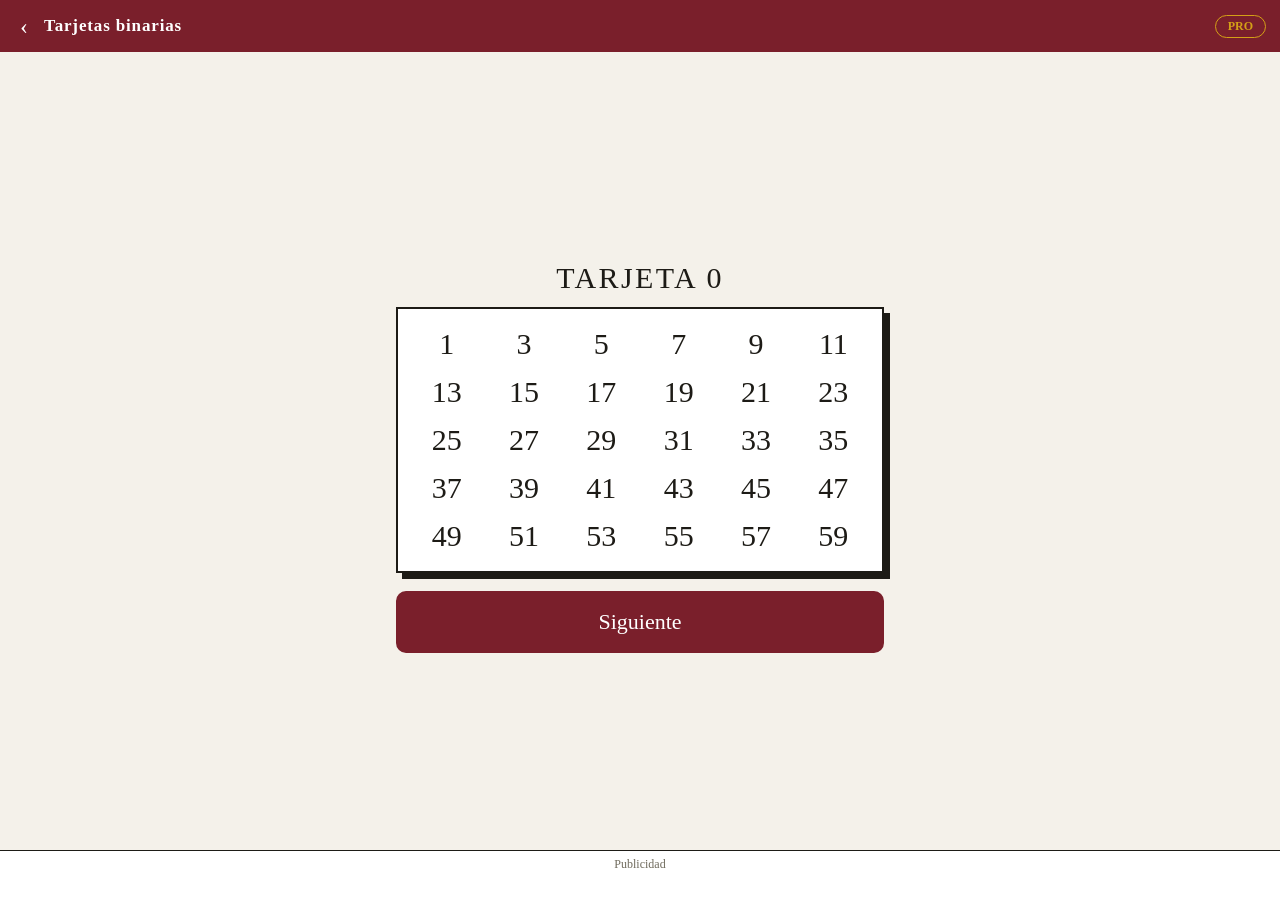
==== trucos/binario.html @ d8f976e4 "Pack Matemágica: shell PWA + 3 trucos (binario, Kaprekar, calculadora mágica) + freemium" ====
<!DOCTYPE html>
<html lang="es">
<head>
<meta charset="utf-8">
<meta name="viewport" content="width=device-width, initial-scale=1, viewport-fit=cover">
<title>Tarjetas binarias</title>
<style>
  :root {
    box-sizing: border-box;
    padding-top: env(safe-area-inset-top, 0px);
    padding-bottom: env(safe-area-inset-bottom, 0px);
    --bg: #f4f1ea; --card: #ffffff; --ink: #1d1b16; --muted: #6f6a5c;
    --line: #1d1b16; --accent: #7a1f2b; --accent-ink: #ffffff;
  }
  @media (prefers-color-scheme: dark) {
    :root:not([data-theme="light"]) {
      --bg: #14120f; --card: #201d18; --ink: #f1ece0; --muted: #9a937f;
      --line: #f1ece0; --accent: #c8485a; --accent-ink: #14120f;
    }
  }
  :root[data-theme="dark"] {
    --bg: #14120f; --card: #201d18; --ink: #f1ece0; --muted: #9a937f;
    --line: #f1ece0; --accent: #c8485a; --accent-ink: #14120f;
  }
  * { box-sizing: border-box; -webkit-tap-highlight-color: transparent; }
  html, body { height: 100%; margin: 0; }
  html { scroll-padding-top: env(safe-area-inset-top, 0px); }
  body {
    background: var(--bg); color: var(--ink);
    font-family: Georgia, "Times New Roman", serif;
    display: flex; flex-direction: column; align-items: center;
    user-select: none; -webkit-user-select: none;
  }
  main {
    width: 100%; max-width: 520px; flex: 1;
    display: flex; flex-direction: column; justify-content: center;
    padding: 16px; gap: 18px;
  }
  /* Zona secreta: el título de la tarjeta */
  .title {
    text-align: center; font-size: clamp(22px, 6vw, 30px);
    letter-spacing: .08em; padding: 12px 0; cursor: default;
  }
  .grid {
    background: var(--card); border: 2px solid var(--line);
    box-shadow: 6px 6px 0 var(--line);
    padding: 18px 10px; display: grid;
    grid-template-columns: repeat(6, 1fr); gap: 14px 0;
    text-align: center; font-size: clamp(20px, 6.2vw, 30px);
    font-variant-numeric: tabular-nums;
  }
  button {
    font: inherit; font-size: 22px; padding: 16px; border-radius: 10px;
    border: 2px solid var(--accent); background: var(--accent);
    color: var(--accent-ink); cursor: pointer;
  }
  button.ghost { background: transparent; color: var(--accent); }
  .result { text-align: center; }
  .result p { color: var(--muted); font-size: 20px; margin: 0 0 6px; }
  .result .num { font-size: clamp(110px, 38vw, 200px); line-height: 1; color: var(--accent); }
  .hidden { display: none !important; }
</style>
<link rel="stylesheet" href="../css/estilos.css">
</head>
<body>
<main>
  <section id="cardView">
    <div class="title" id="title">TARJETA 0</div>
    <div class="grid" id="grid"></div>
    <div style="height:18px"></div>
    <button id="next" style="width:100%">Siguiente</button>
  </section>

  <section id="resultView" class="result hidden">
    <p>El número que pensaste es…</p>
    <div class="num" id="answer">0</div>
    <div style="height:24px"></div>
    <button class="ghost" id="reset" style="width:100%">Volver a empezar</button>
  </section>
</main>

<script>
  const TOTAL = 6;          // tarjetas 0..5
  const MAX = 60;           // números del 1 al 60
  let current = 0;
  let sum = 0;              // suma de los primeros números (1, 2, 4, 8, 16, 32)

  const titleEl = document.getElementById('title');
  const gridEl = document.getElementById('grid');
  const cardView = document.getElementById('cardView');
  const resultView = document.getElementById('resultView');
  const answerEl = document.getElementById('answer');

  // Tarjeta k = números del 1 al 60 que tienen el bit k encendido.
  // El primer número de cada tarjeta es 2^k.
  function numbersFor(k) {
    const out = [];
    for (let n = 1; n <= MAX; n++) if (n & (1 << k)) out.push(n);
    return out;
  }

  function render() {
    titleEl.textContent = 'TARJETA ' + current;
    gridEl.innerHTML = numbersFor(current).map(n => '<div>' + n + '</div>').join('');
  }

  // --- Click secreto: tocar el título "TARJETA n" ---
  // El número está en esta tarjeta → se suma su primer número (2^k).
  // Tocar otra vez lo desmarca (por si te equivocás).
  // El teléfono vibra: 1 pulso = marcada, 2 pulsos = desmarcada.
  let marked = false;
  titleEl.addEventListener('click', () => {
    marked = !marked;
    if (navigator.vibrate) { try { navigator.vibrate(marked ? 40 : [30, 60, 30]); } catch (e) {} }
  });

  document.getElementById('next').addEventListener('click', () => {
    if (marked) sum += 1 << current;
    marked = false;
    current++;
    if (current >= TOTAL) {
      cardView.classList.add('hidden');
      resultView.classList.remove('hidden');
      answerEl.textContent = sum;
    } else {
      render();
    }
  });

  document.getElementById('reset').addEventListener('click', () => {
    current = 0; sum = 0; marked = false;
    resultView.classList.add('hidden');
    cardView.classList.remove('hidden');
    render();
  });

  render();
</script>
<div id="ad-banner"></div>
<script src="../js/ads.js"></script>
<script src="../js/app.js"></script>
</body>
</html>
---- css/estilos.css ----
:root {
  --bg: #f4f1ea; --card: #ffffff; --ink: #1d1b16; --muted: #6f6a5c;
  --line: #1d1b16; --accent: #7a1f2b; --accent-ink: #ffffff;
  --gold: #d4a017;
}
@media (prefers-color-scheme: dark) {
  :root {
    --bg: #14120f; --card: #201d18; --ink: #f1ece0; --muted: #9a937f;
    --line: #f1ece0; --accent: #c8485a; --accent-ink: #14120f;
    --gold: #e8c35a;
  }
}

* { box-sizing: border-box; -webkit-tap-highlight-color: transparent; }
html, body { height: 100%; margin: 0; }
body {
  background: var(--bg); color: var(--ink);
  font-family: Georgia, "Times New Roman", serif;
  display: flex; flex-direction: column; align-items: center;
  user-select: none; -webkit-user-select: none;
}

/* Barra superior común */
.appbar {
  width: 100%; display: flex; align-items: center; gap: 10px;
  padding: 12px 14px; background: var(--accent); color: var(--accent-ink);
}
.appbar-back { color: var(--accent-ink); text-decoration: none; font-size: 24px; line-height: 1; padding: 2px 6px; }
.appbar-title { flex: 1; font-weight: bold; letter-spacing: .05em; font-size: 17px; }
.appbar-badge {
  border: 1.5px solid var(--gold); color: var(--gold); background: transparent;
  border-radius: 999px; padding: 3px 12px; font-size: 12px; font-weight: bold; cursor: pointer;
}
.appbar-badge.on { background: var(--gold); color: var(--accent); border-color: var(--gold); }

/* Banner de publicidad */
#ad-banner {
  width: 100%; min-height: 50px; text-align: center;
  font-size: 12px; color: var(--muted); padding: 6px 10px;
  border-top: 1px solid var(--line); background: var(--card);
}
#ad-banner.off { display: none; }

/* Anuncio a pantalla completa y upsell */
.ad-interstitial {
  position: fixed; inset: 0; background: rgba(0,0,0,.6);
  display: flex; align-items: center; justify-content: center; z-index: 1000;
}
.ad-box {
  width: min(320px, 86vw); background: var(--card); color: var(--ink);
  border: 2px solid var(--line); box-shadow: 6px 6px 0 var(--line);
  padding: 22px; text-align: center;
}
.ad-label { font-size: 11px; letter-spacing: .25em; color: var(--muted); margin-bottom: 10px; }
.ad-box p { font-size: 15px; color: var(--muted); margin: 10px 0; }
.ad-box h2 { margin: 0 0 6px; color: var(--accent); }
.ad-box .price { color: var(--ink); font-size: 22px; font-weight: bold; }
.ad-box .hint { font-size: 12px; }
.ad-actions { display: flex; gap: 10px; margin-top: 14px; justify-content: center; }
.ad-actions button, .ad-box button.ad-close { font: inherit; font-size: 15px; padding: 10px 16px; border-radius: 10px; cursor: pointer; }
button.ad-buy { background: var(--accent); color: var(--accent-ink); border: 2px solid var(--accent); }
button.ad-close { background: transparent; color: var(--accent); border: 2px solid var(--accent); }

/* Menú principal */
.menu { width: 100%; max-width: 520px; flex: 1; padding: 18px 16px; display: flex; flex-direction: column; gap: 14px; }
.menu h1 { text-align: center; margin: 6px 0 0; font-size: 30px; letter-spacing: .06em; }
.menu .sub { text-align: center; color: var(--muted); margin: 0 0 6px; font-size: 16px; }
.trick-list { display: flex; flex-direction: column; gap: 12px; }
.trick {
  display: flex; gap: 14px; align-items: center; text-decoration: none;
  background: var(--card); border: 2px solid var(--line); box-shadow: 4px 4px 0 var(--line);
  padding: 14px; color: var(--ink);
}
.trick .emoji { font-size: 30px; }
.trick .t-name { font-size: 18px; font-weight: bold; }
.trick .t-desc { font-size: 14px; color: var(--muted); margin-top: 2px; }
.premium-card {
  background: var(--card); border: 2px solid var(--gold);
  box-shadow: 4px 4px 0 var(--gold); padding: 14px; display: flex;
  align-items: center; gap: 12px; justify-content: space-between; flex-wrap: wrap;
}
.premium-card .p-txt { font-size: 14px; }
.foot { text-align: center; color: var(--muted); font-size: 12px; margin-top: 8px; }
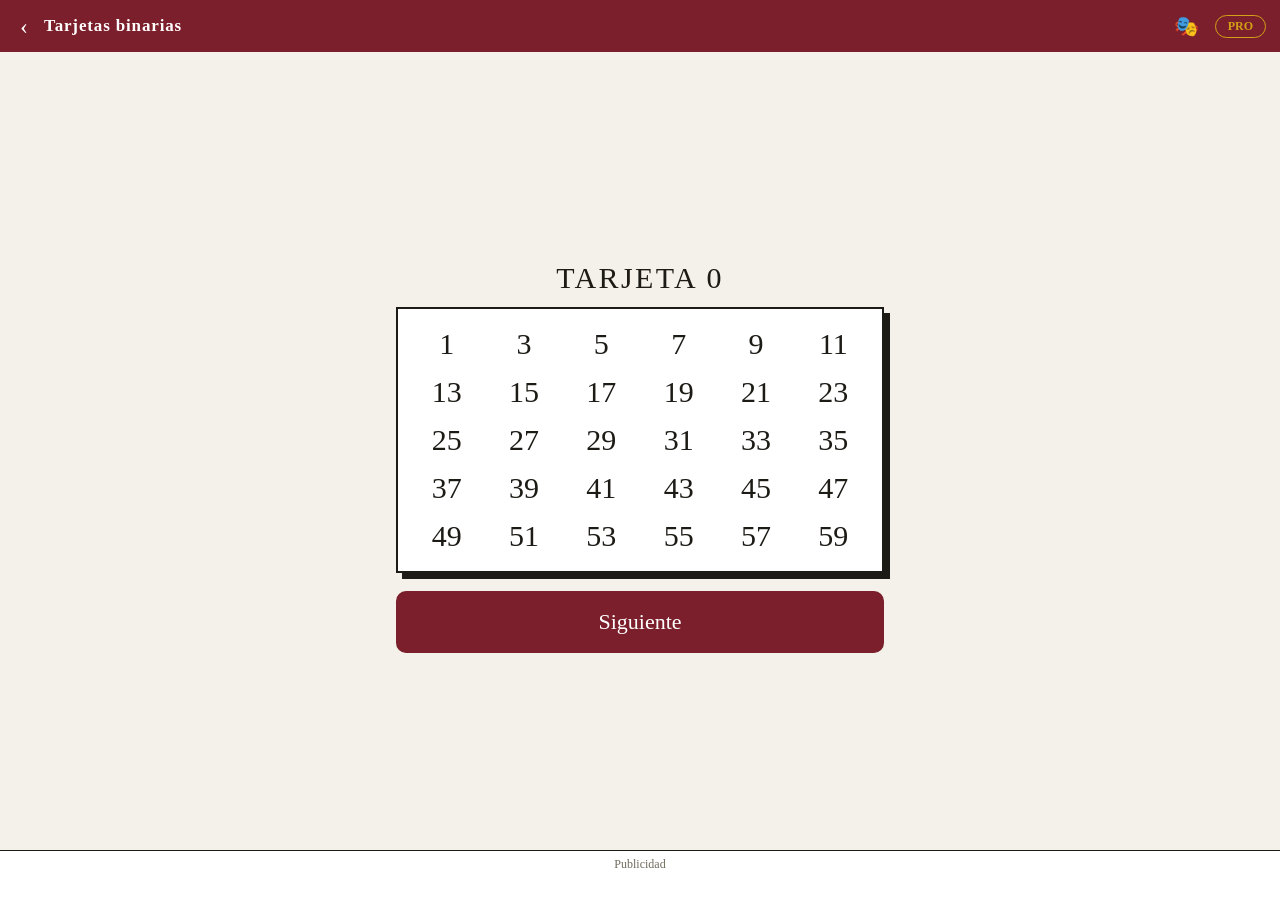
==== commit 196f2e4a: "Agrega cuadrado mágico de la edad, home V2 y modo presentador con guion" ====
--- a/trucos/binario.html
+++ b/trucos/binario.html
@@ -136,8 +136,25 @@
 
   render();
 </script>
+<script type="application/json" id="presenter-script">
+{
+  "title": "Tarjetas binarias",
+  "say": [
+    "Pensá un número del 1 al 60. No me lo digas.",
+    "Te muestro 6 tarjetas. Decime en cuáles aparece tu número.",
+    "Ya lo tengo… el número que pensaste es el que aparece al final."
+  ],
+  "how": [
+    "Cuando la persona diga que su número aparece en una tarjeta, tocá el título 'TARJETA n' para marcarla (el celular vibra).",
+    "Si se equivoca, tocá otra vez el título para desmarcar.",
+    "Tocá 'Siguiente' para pasar de tarjeta.",
+    "Al terminar la sexta, la app revela el número."
+  ]
+}
+</script>
 <div id="ad-banner"></div>
 <script src="../js/ads.js"></script>
+<script src="../js/presenter.js"></script>
 <script src="../js/app.js"></script>
 </body>
 </html>
--- a/css/estilos.css
+++ b/css/estilos.css
@@ -32,6 +32,36 @@
   border-radius: 999px; padding: 3px 12px; font-size: 12px; font-weight: bold; cursor: pointer;
 }
 .appbar-badge.on { background: var(--gold); color: var(--accent); border-color: var(--gold); }
+.appbar-presenter { background: transparent; border: 0; color: var(--accent-ink); font-size: 20px; line-height: 1; cursor: pointer; padding: 2px 6px; }
+
+/* Modo presentador */
+.presenter-overlay {
+  position: fixed; inset: 0; background: rgba(0,0,0,.78);
+  display: flex; align-items: center; justify-content: center; z-index: 1100; padding: 16px;
+}
+.presenter-box {
+  width: min(420px, 94vw); max-height: 86vh; overflow: auto;
+  background: var(--card); color: var(--ink); border: 2px solid var(--line);
+  box-shadow: 6px 6px 0 var(--line); padding: 18px;
+}
+.presenter-head { display: flex; justify-content: space-between; align-items: center; font-weight: bold; color: var(--accent); letter-spacing: .06em; }
+.presenter-close { background: transparent; border: 0; font-size: 18px; cursor: pointer; color: var(--ink); }
+.presenter-box h3 { margin: 10px 0 4px; }
+.presenter-box h4 { margin: 16px 0 6px; color: var(--accent); font-size: 13px; letter-spacing: .08em; text-transform: uppercase; }
+.presenter-box ol { margin: 0; padding-left: 20px; }
+.presenter-box li { margin: 7px 0; font-size: 15px; line-height: 1.4; }
+.presenter-foot { margin-top: 18px; text-align: center; }
+.presenter-off { background: transparent; border: 1.5px solid var(--muted); color: var(--muted); border-radius: 8px; padding: 8px 12px; font: inherit; font-size: 13px; cursor: pointer; }
+
+/* Interruptor */
+.switch { display: flex; align-items: center; gap: 10px; cursor: pointer; font-size: 15px; }
+.switch input { display: none; }
+.switch .track { width: 46px; height: 26px; border-radius: 999px; background: var(--muted); position: relative; transition: background .2s; flex: none; }
+.switch .knob { position: absolute; top: 3px; left: 3px; width: 20px; height: 20px; border-radius: 50%; background: #fff; transition: left .2s; }
+.switch input:checked + .track { background: var(--accent); }
+.switch input:checked + .track .knob { left: 23px; }
+.switch-label { color: var(--ink); }
+.settings-card { background: var(--card); border: 2px solid var(--line); box-shadow: 4px 4px 0 var(--line); padding: 14px; }
 
 /* Banner de publicidad */
 #ad-banner {
